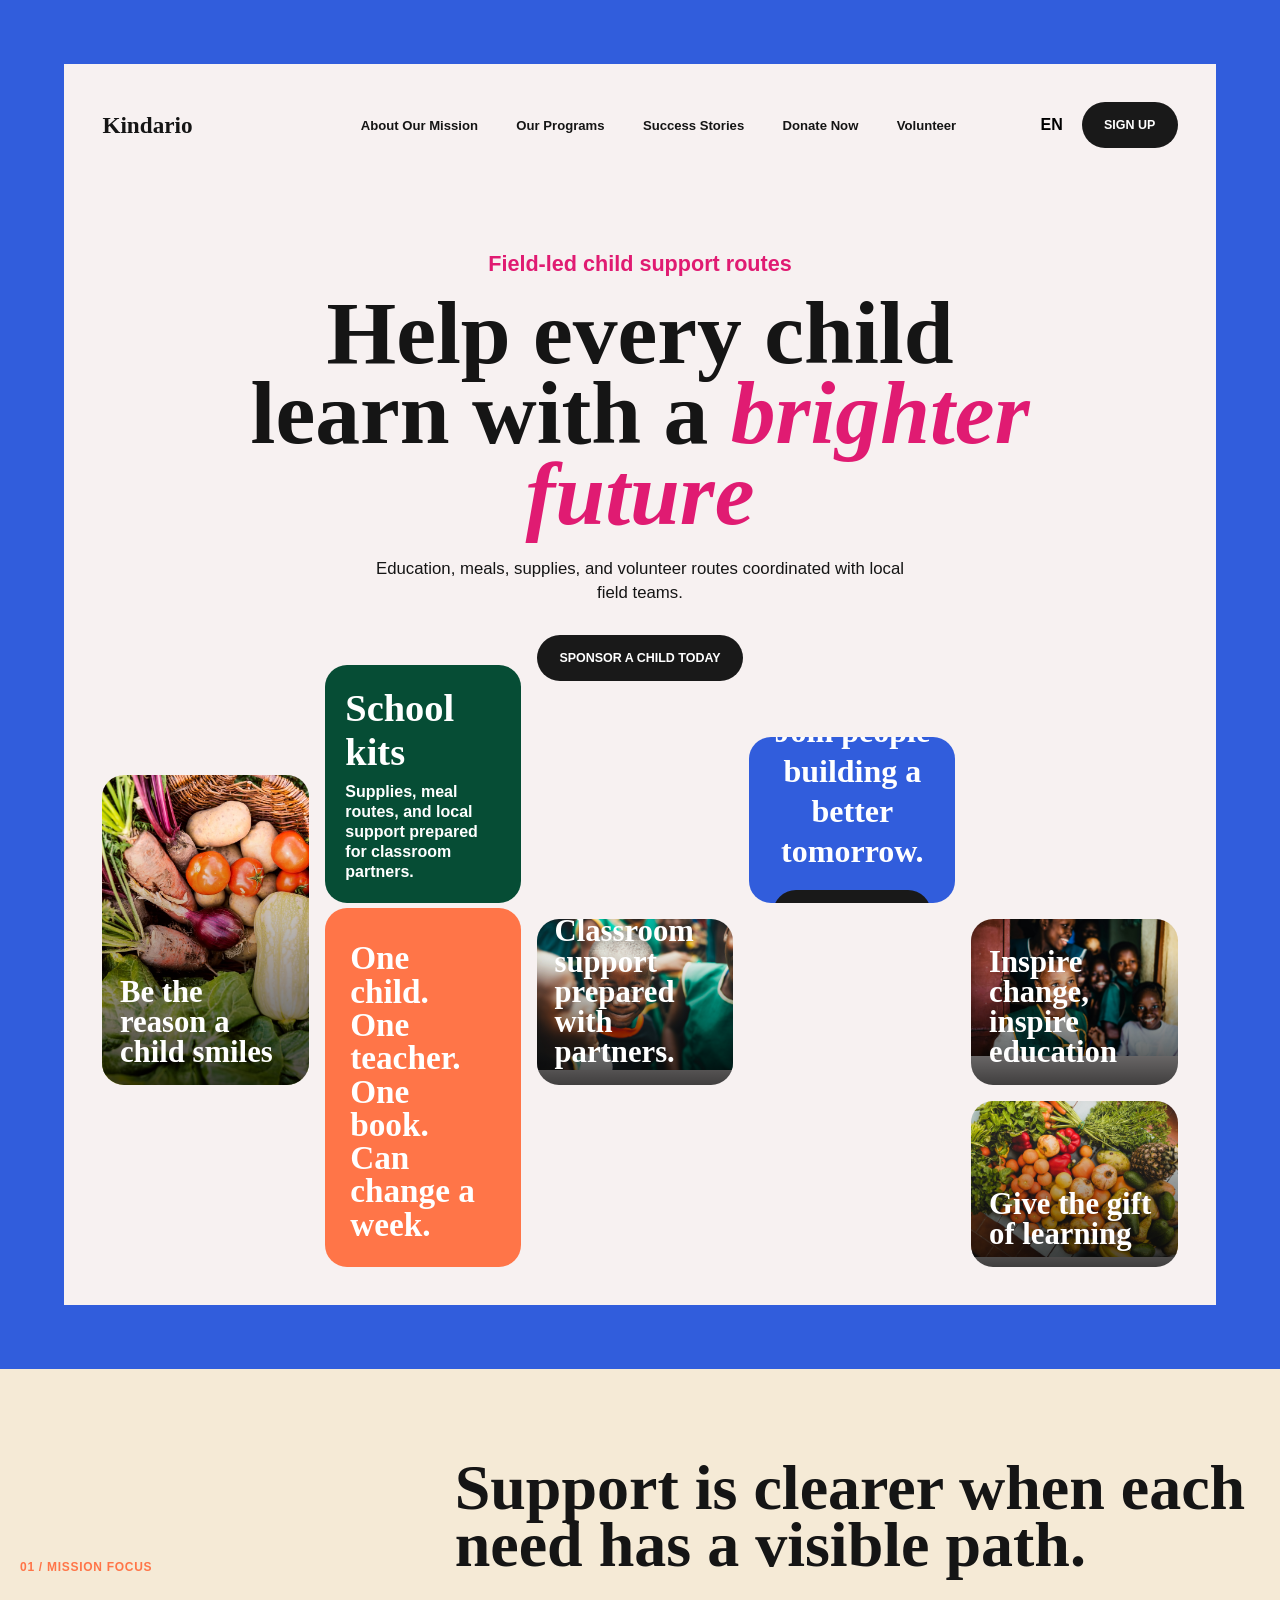
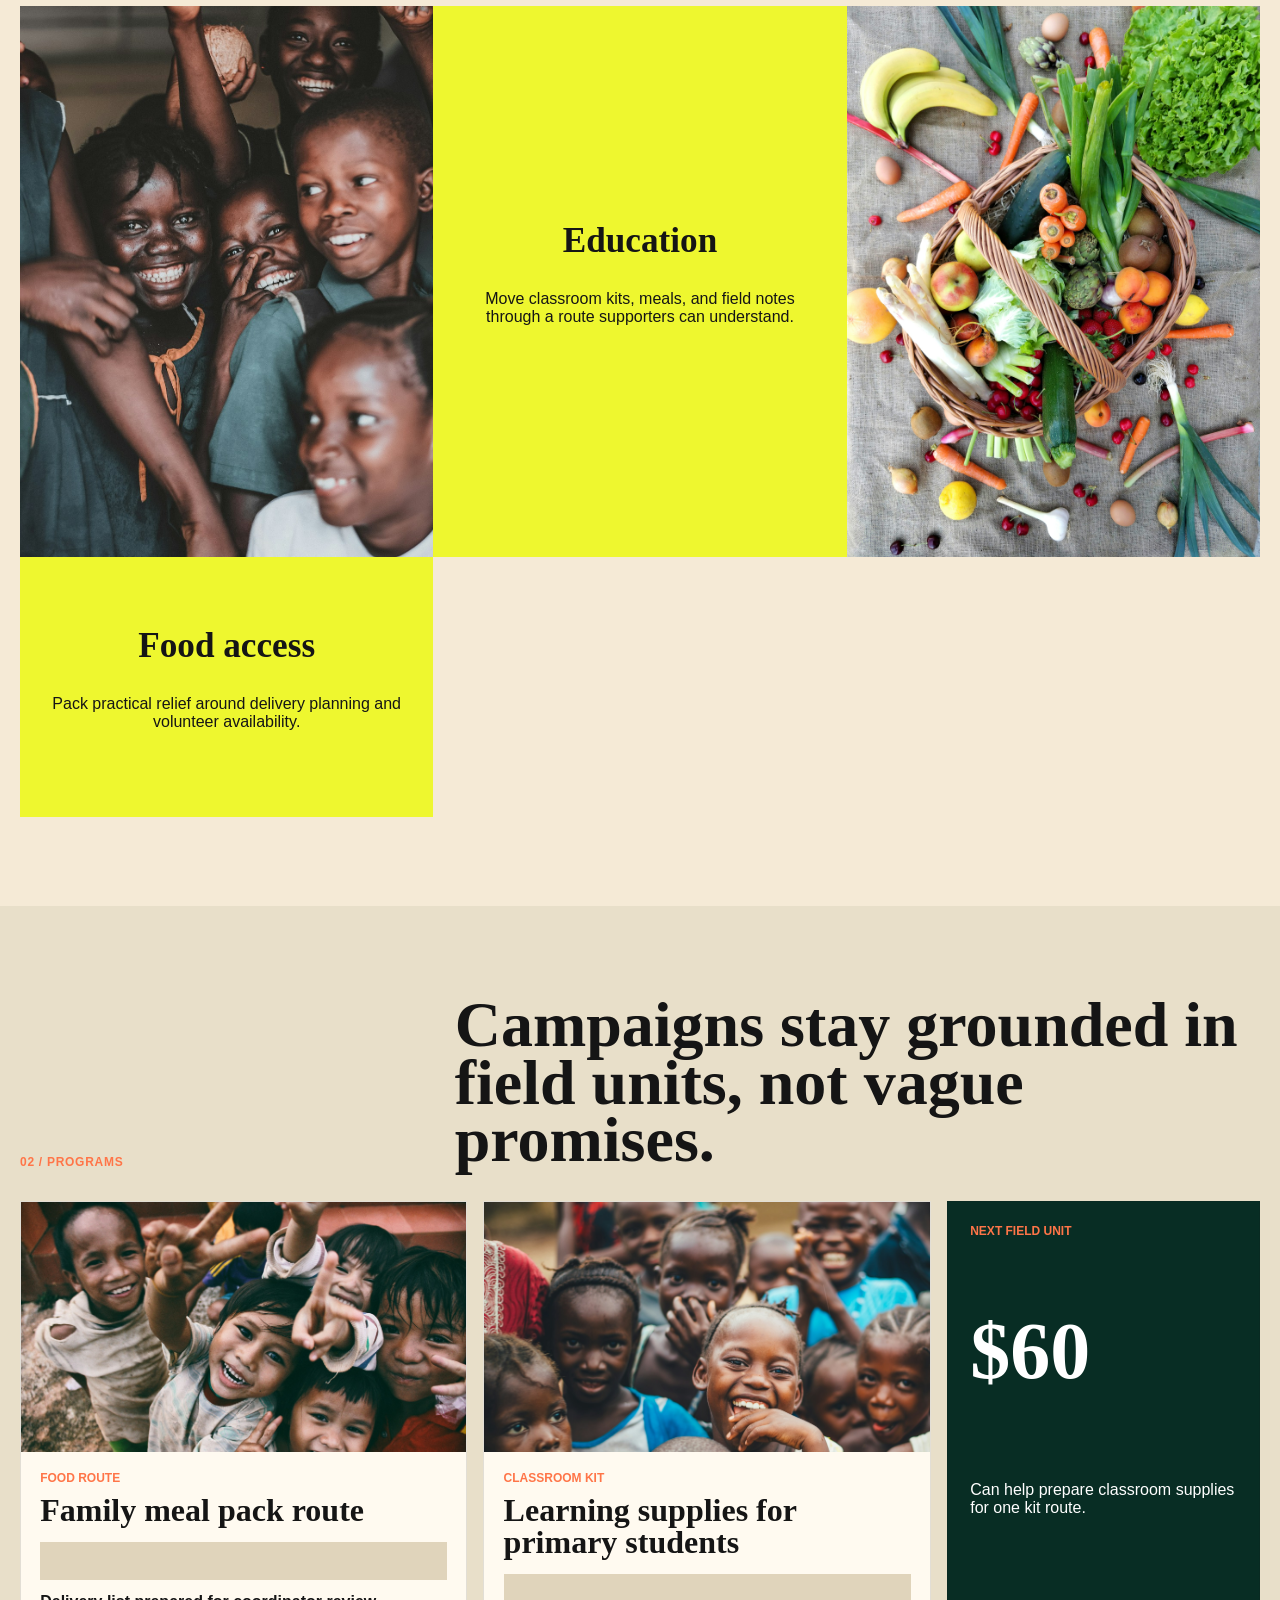
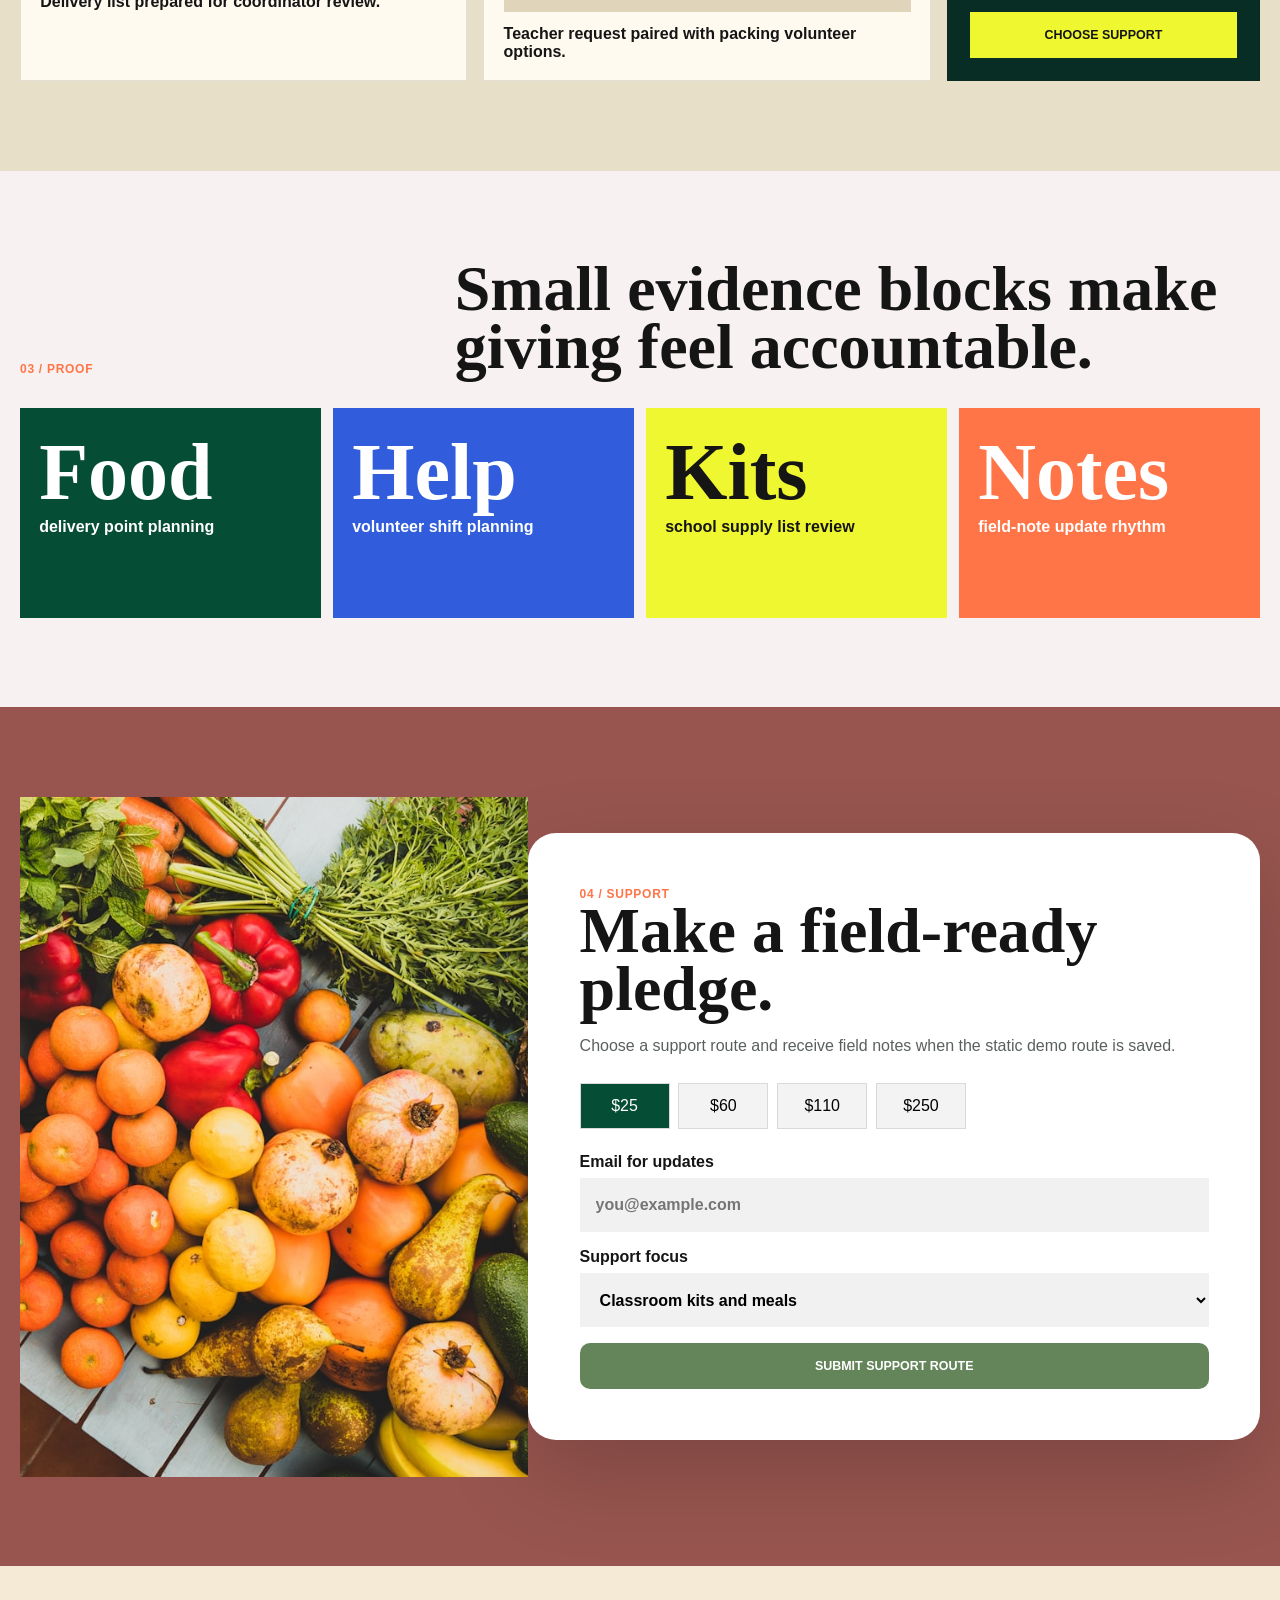
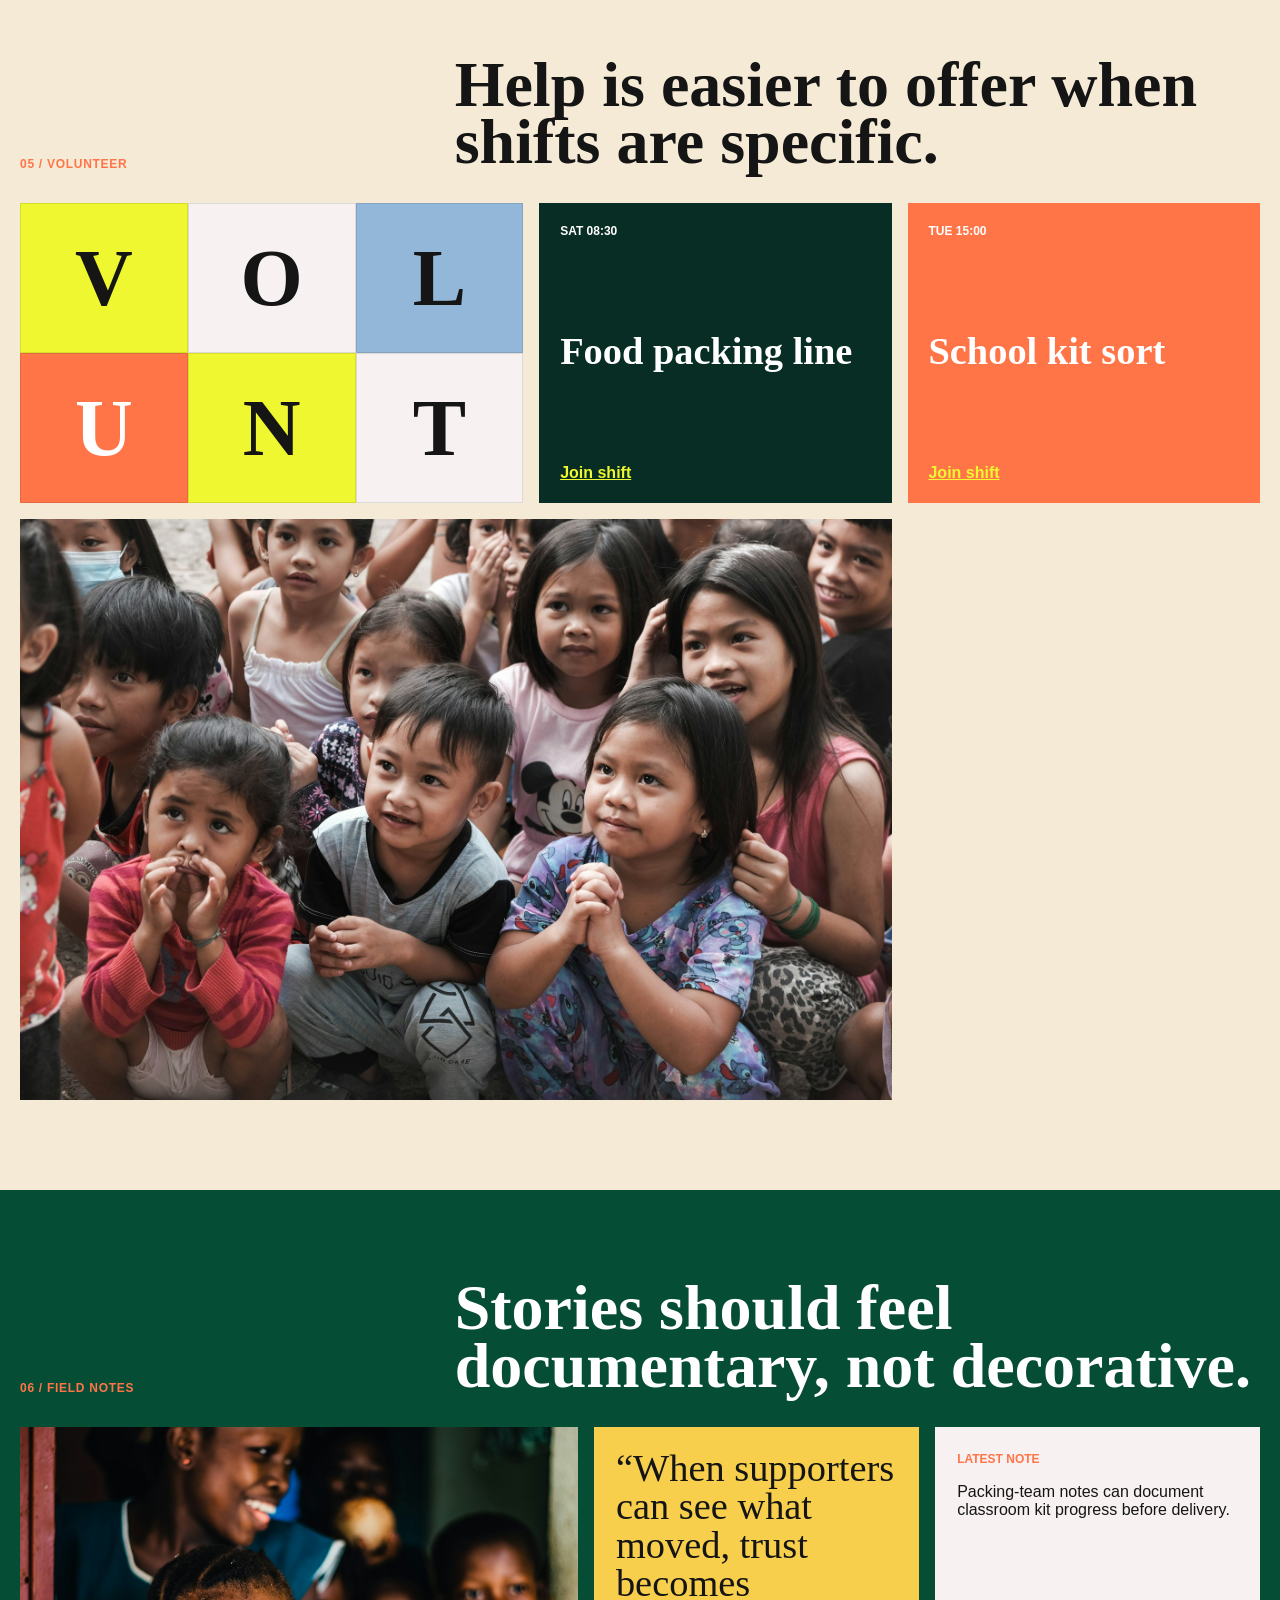
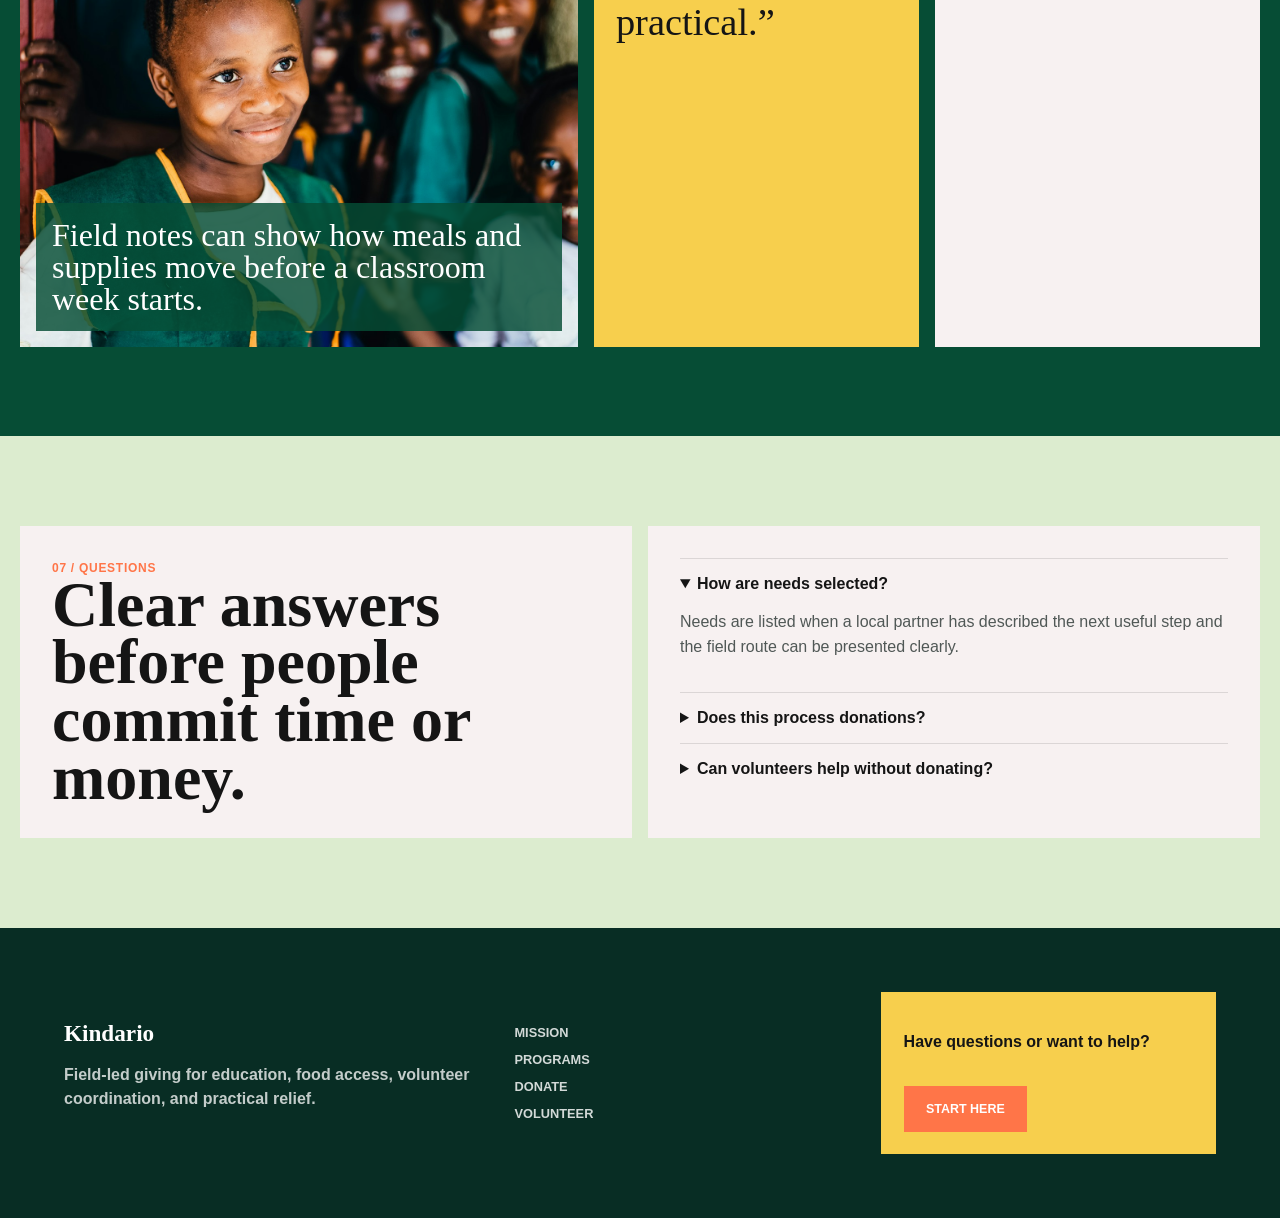
==== niched-alternative/template/index.html @ ffbfe790 "Build niched alternative Kindario template" ====
<!DOCTYPE html>
<html lang="en">
<head>
  <meta charset="UTF-8">
  <meta name="viewport" content="width=device-width, initial-scale=1.0">
  <title>Kindario | Education, Food, and Field-Led Support</title>
  <meta name="description" content="Kindario connects supporters with dignity-first field campaigns for children, education, food access, volunteer work, and practical relief.">
  <link rel="icon" href="assets/images/favicon.svg" type="image/svg+xml">
  <link rel="stylesheet" href="assets/css/style.css">
</head>
<body>
  <div class="page-shell">
    <header class="hero" id="top">
      <div class="hero-card">
        <nav class="top-nav" aria-label="Primary navigation">
          <a class="brand" href="#top">Kindario</a>
          <div class="nav-links">
            <a href="#mission">About Our Mission</a>
            <a href="#programs">Our Programs</a>
            <a href="#stories">Success Stories</a>
            <a href="#support">Donate Now</a>
            <a href="#volunteer">Volunteer</a>
          </div>
          <div class="nav-actions">
            <button type="button">EN</button>
            <a href="#support">Sign up</a>
          </div>
        </nav>

        <section class="hero-copy" aria-label="Kindario introduction">
          <p>Field-led child support routes</p>
          <h1>Help every child learn with a <em>brighter future</em></h1>
          <span>Education, meals, supplies, and volunteer routes coordinated with local field teams.</span>
          <a href="#support">Sponsor a child today</a>
        </section>

        <section class="hero-collage" aria-label="Kindario support highlights">
          <figure class="tile tile-photo tile-smile">
            <img src="assets/images/premium_photo-1663090106056-bbb60d2be552.jpg" alt="A child smiling during a Kindario education program">
            <figcaption>Be the reason a child smiles</figcaption>
          </figure>
          <article class="tile tile-stat">
            <strong>School kits</strong>
            <p>Supplies, meal routes, and local support prepared for classroom partners.</p>
          </article>
          <figure class="tile tile-photo tile-teacher">
            <img src="assets/images/annie-spratt-qMvcuYEPnO0-unsplash.jpg" alt="A teacher supporting children in a classroom">
            <figcaption><strong>Teacher route</strong> Classroom support prepared with partners.</figcaption>
          </figure>
          <article class="tile tile-blue">
            <p>Join people building a better tomorrow.</p>
            <a href="#volunteer">Join community</a>
          </article>
          <figure class="tile tile-photo tile-change">
            <img src="assets/images/annie-spratt-1uWRsg8NM4g-unsplash.jpg" alt="Children smiling together in a school support program">
            <figcaption>Inspire change, inspire education</figcaption>
          </figure>
          <article class="tile tile-orange">
            <p>One child.<br>One teacher.<br>One book.</p>
            <strong>Can change a week.</strong>
          </article>
          <figure class="tile tile-photo tile-learning">
            <img src="assets/images/photo-1573246123716-6b1782bfc499.jpg" alt="Fresh food prepared for a community route">
            <figcaption>Give the gift of learning</figcaption>
          </figure>
        </section>
      </div>
    </header>

    <main>
      <section class="mission-grid" id="mission" data-main-section="1">
        <div class="section-title">
          <span>01 / Mission Focus</span>
          <h2>Support is clearer when each need has a visible path.</h2>
        </div>
        <div class="focus-grid">
          <figure>
            <img src="assets/images/annie-spratt-V-XM4kkWpng-unsplash.jpg" alt="Children gathered for a local education activity">
          </figure>
          <article>
            <h3>Education</h3>
            <p>Move classroom kits, meals, and field notes through a route supporters can understand.</p>
          </article>
          <figure>
            <img src="assets/images/tom-paolini-nXKDqpmdx_8-unsplash.jpg" alt="Fresh food basket prepared for community support">
          </figure>
          <article>
            <h3>Food access</h3>
            <p>Pack practical relief around delivery planning and volunteer availability.</p>
          </article>
        </div>
      </section>

      <section class="program-ledger" id="programs" data-main-section="2">
        <div class="section-title">
          <span>02 / Programs</span>
          <h2>Campaigns stay grounded in field units, not vague promises.</h2>
        </div>
        <div class="program-layout">
          <article class="program-card">
            <img src="assets/images/larm-rmah-AEaTUnvneik-unsplash.jpg" alt="Volunteers organizing food supplies">
            <div>
              <p>Food route</p>
              <h3>Family meal pack route</h3>
              <div class="progress"><span style="width:72%"></span></div>
              <strong>Delivery list prepared for coordinator review.</strong>
            </div>
          </article>
          <article class="program-card">
            <img src="assets/images/annie-spratt-cVEOh_JJmEE-unsplash.jpg" alt="Children in a classroom support program">
            <div>
              <p>Classroom kit</p>
              <h3>Learning supplies for primary students</h3>
              <div class="progress"><span style="width:54%"></span></div>
              <strong>Teacher request paired with packing volunteer options.</strong>
            </div>
          </article>
          <aside class="program-action">
            <span>Next field unit</span>
            <strong>$60</strong>
            <p>Can help prepare classroom supplies for one kit route.</p>
            <a href="#support">Choose support</a>
          </aside>
        </div>
      </section>

      <section class="impact-strip" id="impact" data-main-section="3">
        <div class="section-title">
          <span>03 / Proof</span>
          <h2>Small evidence blocks make giving feel accountable.</h2>
        </div>
        <div class="impact-cards">
          <article><strong>Food</strong><span>delivery point planning</span></article>
          <article><strong>Help</strong><span>volunteer shift planning</span></article>
          <article><strong>Kits</strong><span>school supply list review</span></article>
          <article><strong>Notes</strong><span>field-note update rhythm</span></article>
        </div>
      </section>

      <section class="support-panel" id="support" data-main-section="4">
        <figure>
          <img src="assets/images/photo-1573246123716-6b1782bfc499.jpg" alt="Food prepared for a community donation route">
        </figure>
        <form class="donation-form">
          <span>04 / Support</span>
          <h2>Make a field-ready pledge.</h2>
          <p>Choose a support route and receive field notes when the static demo route is saved.</p>
          <div class="amount-row">
            <button type="button" class="is-selected">$25</button>
            <button type="button">$60</button>
            <button type="button">$110</button>
            <button type="button">$250</button>
          </div>
          <label>
            Email for updates
            <input type="email" placeholder="you@example.com">
          </label>
          <label>
            Support focus
            <select>
              <option>Classroom kits and meals</option>
              <option>Food route support</option>
              <option>Volunteer packing supplies</option>
            </select>
          </label>
          <button class="submit-support" type="submit">Submit support route</button>
        </form>
      </section>

      <section class="volunteer-board" id="volunteer" data-main-section="5">
        <div class="section-title">
          <span>05 / Volunteer</span>
          <h2>Help is easier to offer when shifts are specific.</h2>
        </div>
        <div class="volunteer-grid">
          <article class="letter-board" aria-label="Volunteer">
            <span>V</span><span>O</span><span>L</span><span>U</span><span>N</span><span>T</span>
          </article>
          <article class="shift yellow"><p>Sat 08:30</p><h3>Food packing line</h3><a href="#support">Join shift</a></article>
          <article class="shift orange"><p>Tue 15:00</p><h3>School kit sort</h3><a href="#support">Join shift</a></article>
          <figure><img src="assets/images/delsie-bohol-IVfORR3ZqH4-unsplash.jpg" alt="Volunteer support activity"></figure>
        </div>
      </section>

      <section class="story-mosaic" id="stories" data-main-section="6">
        <div class="section-title">
          <span>06 / Field Notes</span>
          <h2>Stories should feel documentary, not decorative.</h2>
        </div>
        <div class="story-layout">
          <figure>
            <img src="assets/images/annie-spratt-1uWRsg8NM4g-unsplash.jpg" alt="Children smiling during a school activity">
            <figcaption>Field notes can show how meals and supplies move before a classroom week starts.</figcaption>
          </figure>
          <blockquote>“When supporters can see what moved, trust becomes practical.”</blockquote>
          <article>
            <span>Latest note</span>
            <p>Packing-team notes can document classroom kit progress before delivery.</p>
          </article>
        </div>
      </section>

      <section class="questions" id="questions" data-main-section="7">
        <div>
          <span>07 / Questions</span>
          <h2>Clear answers before people commit time or money.</h2>
        </div>
        <div class="faq-list">
          <details open><summary>How are needs selected?</summary><p>Needs are listed when a local partner has described the next useful step and the field route can be presented clearly.</p></details>
          <details><summary>Does this process donations?</summary><p>No. This is a static front page demo with honest form interactions only.</p></details>
          <details><summary>Can volunteers help without donating?</summary><p>Yes. Volunteer routes are presented as practical shifts instead of financial asks.</p></details>
        </div>
      </section>
    </main>

    <footer class="site-footer">
      <div class="footer-card">
        <div>
          <a class="footer-brand" href="#top">Kindario</a>
          <p>Field-led giving for education, food access, volunteer coordination, and practical relief.</p>
        </div>
        <nav aria-label="Footer navigation">
          <a href="#mission">Mission</a>
          <a href="#programs">Programs</a>
          <a href="#support">Donate</a>
          <a href="#volunteer">Volunteer</a>
        </nav>
        <aside>
          <p>Have questions or want to help?</p>
          <a href="#support">Start here</a>
        </aside>
      </div>
    </footer>
  </div>
  <script src="assets/js/main.js"></script>
</body>
</html>
---- niched-alternative/template/assets/css/style.css ----
:root {
  --blue: #315ddc;
  --paper: #f7f1f1;
  --ink: #151515;
  --green: #064d35;
  --deep: #082d24;
  --lime: #eef72f;
  --orange: #ff7548;
  --pink: #e01b72;
  --cream: #f5ead6;
  --rose: #98554f;
  --line: rgba(21, 21, 21, 0.12);
  --serif: Georgia, "Times New Roman", serif;
  --sans: Arial, Helvetica, sans-serif;
}

* {
  box-sizing: border-box;
}

html {
  scroll-behavior: smooth;
}

body {
  margin: 0;
  color: var(--ink);
  background: var(--cream);
  font-family: var(--sans);
}

img {
  display: block;
  width: 100%;
  height: 100%;
  object-fit: cover;
}

a {
  color: inherit;
  text-decoration: none;
}

button,
input,
select {
  font: inherit;
}

.hero {
  padding: clamp(2rem, 5vw, 4.6rem);
  background: var(--blue);
}

.hero-card {
  max-width: 1320px;
  margin: 0 auto;
  background: var(--paper);
  padding: clamp(1.4rem, 3vw, 2.5rem);
}

.top-nav {
  display: grid;
  grid-template-columns: 180px 1fr auto;
  gap: 1rem;
  align-items: center;
}

.brand,
.footer-brand {
  font-family: var(--serif);
  font-size: 1.45rem;
  font-weight: 900;
}

.nav-links {
  display: flex;
  justify-content: center;
  gap: clamp(1rem, 3vw, 2.6rem);
  font-size: 0.82rem;
  font-weight: 800;
}

.nav-actions {
  display: flex;
  gap: 0.8rem;
  align-items: center;
}

.nav-actions button {
  border: 0;
  background: transparent;
  font-weight: 900;
}

.nav-actions a,
.hero-copy a,
.tile-blue a,
.program-action a,
.submit-support,
.footer-card aside a {
  display: inline-flex;
  min-height: 46px;
  align-items: center;
  justify-content: center;
  border: 0;
  border-radius: 999px;
  background: #191919;
  color: #fff;
  padding: 0 1.4rem;
  font-size: 0.78rem;
  font-weight: 900;
  text-transform: uppercase;
}

.hero-copy {
  max-width: 840px;
  margin: clamp(4rem, 8vw, 6.6rem) auto 2rem;
  text-align: center;
}

.hero-copy p {
  margin: 0 0 1rem;
  color: var(--pink);
  font-size: clamp(1rem, 2vw, 1.35rem);
  font-weight: 900;
}

.hero-copy h1 {
  margin: 0;
  font-family: var(--serif);
  font-size: clamp(3.6rem, 7vw, 6.8rem);
  line-height: 0.9;
}

.hero-copy h1 em {
  color: var(--pink);
  font-style: italic;
}

.hero-copy span {
  display: block;
  max-width: 540px;
  margin: 1.4rem auto 1.8rem;
  font-size: 1.05rem;
  line-height: 1.45;
}

.hero-collage {
  display: grid;
  grid-template-columns: 1.05fr 1fr 1fr 1.05fr 1.05fr;
  grid-auto-rows: 166px;
  gap: 1rem;
  align-items: end;
  padding-top: 1.5rem;
}

.tile {
  position: relative;
  min-height: 166px;
  overflow: hidden;
  border-radius: 22px;
  margin: 0;
}

.tile-photo::after {
  content: "";
  position: absolute;
  inset: 0;
  background: linear-gradient(180deg, transparent 20%, rgba(0, 0, 0, 0.74));
}

.tile figcaption {
  position: absolute;
  z-index: 1;
  left: 1.1rem;
  right: 1.1rem;
  bottom: 1.1rem;
  color: #fff;
  font-family: var(--serif);
  font-size: clamp(1.5rem, 2.4vw, 2.5rem);
  font-weight: 900;
  line-height: 0.98;
}

.tile-smile {
  grid-row: span 2;
}

.tile-stat {
  align-self: end;
  padding: 1.3rem;
  background: var(--green);
  color: #fff;
}

.tile-stat strong {
  font-family: var(--serif);
  font-size: 2.4rem;
}

.tile-stat p,
.tile-blue p,
.tile-orange p {
  margin: 0.5rem 0 0;
  font-weight: 800;
  line-height: 1.25;
}

.tile-teacher,
.tile-change {
  grid-row: span 2;
}

.tile-blue {
  display: flex;
  flex-direction: column;
  justify-content: center;
  align-self: stretch;
  padding: 1.5rem;
  background: var(--blue);
  color: #fff;
  text-align: center;
}

.tile-blue p {
  font-family: var(--serif);
  font-size: clamp(1.6rem, 2.5vw, 2.5rem);
}

.tile-blue a {
  width: 100%;
  margin-top: 1.2rem;
}

.tile-orange {
  display: flex;
  flex-direction: column;
  justify-content: space-between;
  grid-row: span 2;
  padding: 1.6rem;
  background: var(--orange);
  color: #fff;
}

.tile-orange p,
.tile-orange strong {
  font-family: var(--serif);
  font-size: clamp(1.7rem, 2.6vw, 2.8rem);
  line-height: 1;
}

.tile-learning {
  grid-column: 5;
}

main > section {
  padding: clamp(4rem, 7vw, 7rem) max(1.2rem, calc((100vw - 1240px) / 2));
}

.section-title {
  display: grid;
  grid-template-columns: minmax(200px, 0.5fr) minmax(0, 1fr);
  gap: 2rem;
  align-items: end;
  margin-bottom: 2rem;
}

.section-title span,
.support-panel form > span,
.questions span {
  color: var(--orange);
  font-size: 0.75rem;
  font-weight: 900;
  letter-spacing: 0.06em;
  text-transform: uppercase;
}

.section-title h2,
.donation-form h2,
.questions h2 {
  margin: 0;
  font-family: var(--serif);
  font-size: clamp(2.7rem, 5vw, 5.7rem);
  line-height: 0.9;
}

.focus-grid {
  display: grid;
  grid-template-columns: repeat(3, 1fr);
  grid-auto-rows: minmax(260px, auto);
}

.focus-grid figure,
.focus-grid article {
  margin: 0;
  min-height: 260px;
}

.focus-grid article {
  display: flex;
  flex-direction: column;
  justify-content: center;
  padding: 2rem;
  background: var(--lime);
  text-align: center;
}

.focus-grid h3 {
  margin: 0 0 0.8rem;
  font-family: var(--serif);
  font-size: 2.2rem;
}

.program-ledger {
  background: #e8dfc9;
}

.program-layout {
  display: grid;
  grid-template-columns: 1fr 1fr 0.7fr;
  gap: 1rem;
}

.program-card,
.program-action {
  background: #fffaf0;
  border: 1px solid var(--line);
}

.program-card img {
  height: 250px;
}

.program-card div {
  padding: 1.2rem;
}

.program-card p,
.program-action span {
  margin: 0;
  color: var(--orange);
  font-size: 0.75rem;
  font-weight: 900;
  text-transform: uppercase;
}

.program-card h3 {
  margin: 0.55rem 0 1rem;
  font-family: var(--serif);
  font-size: 2rem;
  line-height: 1;
}

.progress {
  height: 10px;
  margin-bottom: 0.8rem;
  background: #e0d4bb;
}

.progress span {
  display: block;
  height: 100%;
  background: var(--green);
}

.program-action {
  display: flex;
  flex-direction: column;
  justify-content: space-between;
  padding: 1.4rem;
  background: var(--deep);
  color: #fff;
}

.program-action strong {
  font-family: var(--serif);
  font-size: 5rem;
  line-height: 0.85;
}

.program-action a {
  background: var(--lime);
  color: var(--ink);
  border-radius: 0;
}

.impact-strip {
  background: var(--paper);
}

.impact-cards {
  display: grid;
  grid-template-columns: repeat(4, 1fr);
  gap: 0.75rem;
}

.impact-cards article {
  min-height: 210px;
  padding: 1.2rem;
  background: var(--green);
  color: #fff;
}

.impact-cards article:nth-child(2) {
  background: var(--blue);
}

.impact-cards article:nth-child(3) {
  background: var(--lime);
  color: var(--ink);
}

.impact-cards article:nth-child(4) {
  background: var(--orange);
}

.impact-cards strong {
  display: block;
  font-family: var(--serif);
  font-size: 5rem;
}

.impact-cards span {
  font-weight: 900;
}

.support-panel {
  display: grid;
  grid-template-columns: minmax(320px, 0.82fr) minmax(0, 1.18fr);
  gap: 0;
  background: var(--rose);
}

.support-panel figure {
  margin: 0;
  min-height: 680px;
}

.donation-form {
  align-self: center;
  margin: 0;
  padding: clamp(1.4rem, 4vw, 3.4rem);
  background: #fff;
  border-radius: 28px;
  box-shadow: 0 32px 90px rgba(0, 0, 0, 0.18);
}

.donation-form p {
  max-width: 620px;
  color: #59605f;
  line-height: 1.6;
}

.amount-row {
  display: flex;
  flex-wrap: wrap;
  gap: 0.55rem;
  margin: 1.5rem 0;
}

.amount-row button {
  min-width: 90px;
  min-height: 46px;
  border: 1px solid #d9d9d9;
  background: #f3f3f3;
  cursor: pointer;
}

.amount-row .is-selected {
  background: var(--green);
  color: #fff;
}

.donation-form label {
  display: grid;
  gap: 0.45rem;
  margin-bottom: 1rem;
  font-weight: 800;
}

.donation-form input,
.donation-form select {
  min-height: 54px;
  border: 0;
  background: #f1f1f1;
  padding: 0 1rem;
}

.submit-support {
  width: 100%;
  border-radius: 10px;
  background: #64845a;
}

.volunteer-grid {
  display: grid;
  grid-template-columns: minmax(280px, 1fr) minmax(220px, 0.7fr) minmax(220px, 0.7fr);
  gap: 1rem;
}

.letter-board {
  display: grid;
  grid-template-columns: repeat(3, 1fr);
}

.letter-board span {
  display: grid;
  min-height: 150px;
  place-items: center;
  background: var(--lime);
  border: 1px solid rgba(0, 0, 0, 0.1);
  font-family: var(--serif);
  font-size: 5rem;
  font-weight: 900;
}

.letter-board span:nth-child(2),
.letter-board span:nth-child(6) {
  background: var(--paper);
}

.letter-board span:nth-child(3) {
  background: #93b7d8;
}

.letter-board span:nth-child(4) {
  background: var(--orange);
  color: #fff;
}

.shift {
  display: flex;
  flex-direction: column;
  justify-content: space-between;
  min-height: 300px;
  padding: 1.3rem;
}

.shift.yellow {
  background: var(--deep);
  color: #fff;
}

.shift.orange {
  background: var(--orange);
  color: #fff;
}

.shift p {
  margin: 0;
  font-size: 0.75rem;
  font-weight: 900;
  text-transform: uppercase;
}

.shift h3 {
  margin: 0;
  font-family: var(--serif);
  font-size: 2.4rem;
  line-height: 1;
}

.shift a {
  color: var(--lime);
  font-weight: 900;
  text-decoration: underline;
}

.volunteer-grid figure {
  grid-column: span 2;
  min-height: 360px;
  margin: 0;
}

.story-mosaic {
  background: var(--green);
  color: #fff;
}

.story-layout {
  display: grid;
  grid-template-columns: 1.2fr 0.7fr 0.7fr;
  gap: 1rem;
}

.story-layout figure {
  position: relative;
  min-height: 520px;
  margin: 0;
}

.story-layout figcaption {
  position: absolute;
  left: 1rem;
  right: 1rem;
  bottom: 1rem;
  padding: 1rem;
  background: rgba(6, 77, 53, 0.82);
  font-family: var(--serif);
  font-size: 2rem;
  line-height: 1;
}

.story-layout blockquote {
  margin: 0;
  padding: 1.4rem;
  background: #f7cf4d;
  color: var(--ink);
  font-family: var(--serif);
  font-size: 2.4rem;
  line-height: 1;
}

.story-layout article {
  padding: 1.4rem;
  background: var(--paper);
  color: var(--ink);
}

.story-layout article span {
  color: var(--orange);
  font-size: 0.75rem;
  font-weight: 900;
  text-transform: uppercase;
}

.questions {
  display: grid;
  grid-template-columns: 1fr 1fr;
  gap: 1rem;
  background: #dceccf;
}

.questions > div {
  padding: 2rem;
  background: var(--paper);
}

.faq-list details {
  padding: 1rem 0;
  border-top: 1px solid var(--line);
}

.faq-list summary {
  cursor: pointer;
  font-weight: 900;
}

.faq-list p {
  color: #505856;
  line-height: 1.6;
}

.site-footer {
  padding: clamp(2rem, 5vw, 4rem);
  background: var(--deep);
  color: #fff;
}

.footer-card {
  display: grid;
  grid-template-columns: minmax(260px, 1fr) minmax(260px, 0.8fr) minmax(260px, 0.8fr);
  gap: 2rem;
  max-width: 1240px;
  margin: 0 auto;
  align-items: center;
}

.footer-card p {
  color: rgba(255, 255, 255, 0.76);
  font-weight: 700;
  line-height: 1.5;
}

.footer-card nav {
  display: grid;
  gap: 0.75rem;
}

.footer-card nav a {
  color: rgba(255, 255, 255, 0.82);
  font-size: 0.8rem;
  font-weight: 900;
  text-transform: uppercase;
}

.footer-card aside {
  padding: 1.4rem;
  background: #f7cf4d;
  color: var(--ink);
}

.footer-card aside p {
  color: var(--ink);
  font-weight: 900;
}

.footer-card aside a {
  margin-top: 1rem;
  border-radius: 0;
  background: var(--orange);
}

@media (max-width: 1040px) {
  .top-nav,
  .program-layout,
  .support-panel,
  .story-layout,
  .questions,
  .footer-card {
    grid-template-columns: 1fr;
  }

  .nav-links {
    justify-content: start;
    flex-wrap: wrap;
  }

  .hero-collage,
  .focus-grid,
  .volunteer-grid {
    grid-template-columns: repeat(2, 1fr);
  }

  .tile-learning,
  .volunteer-grid figure {
    grid-column: auto;
  }

  .impact-cards {
    grid-template-columns: repeat(2, 1fr);
  }
}

@media (max-width: 640px) {
  .hero {
    padding: 0.8rem;
  }

  .hero-card {
    padding: 1rem;
  }

  .hero-collage,
  .focus-grid,
  .impact-cards,
  .volunteer-grid {
    grid-template-columns: 1fr;
  }

  .tile-smile,
  .tile-teacher,
  .tile-change,
  .tile-orange {
    grid-row: auto;
  }

  .section-title {
    grid-template-columns: 1fr;
  }

  main > section {
    padding-inline: 1rem;
  }
}
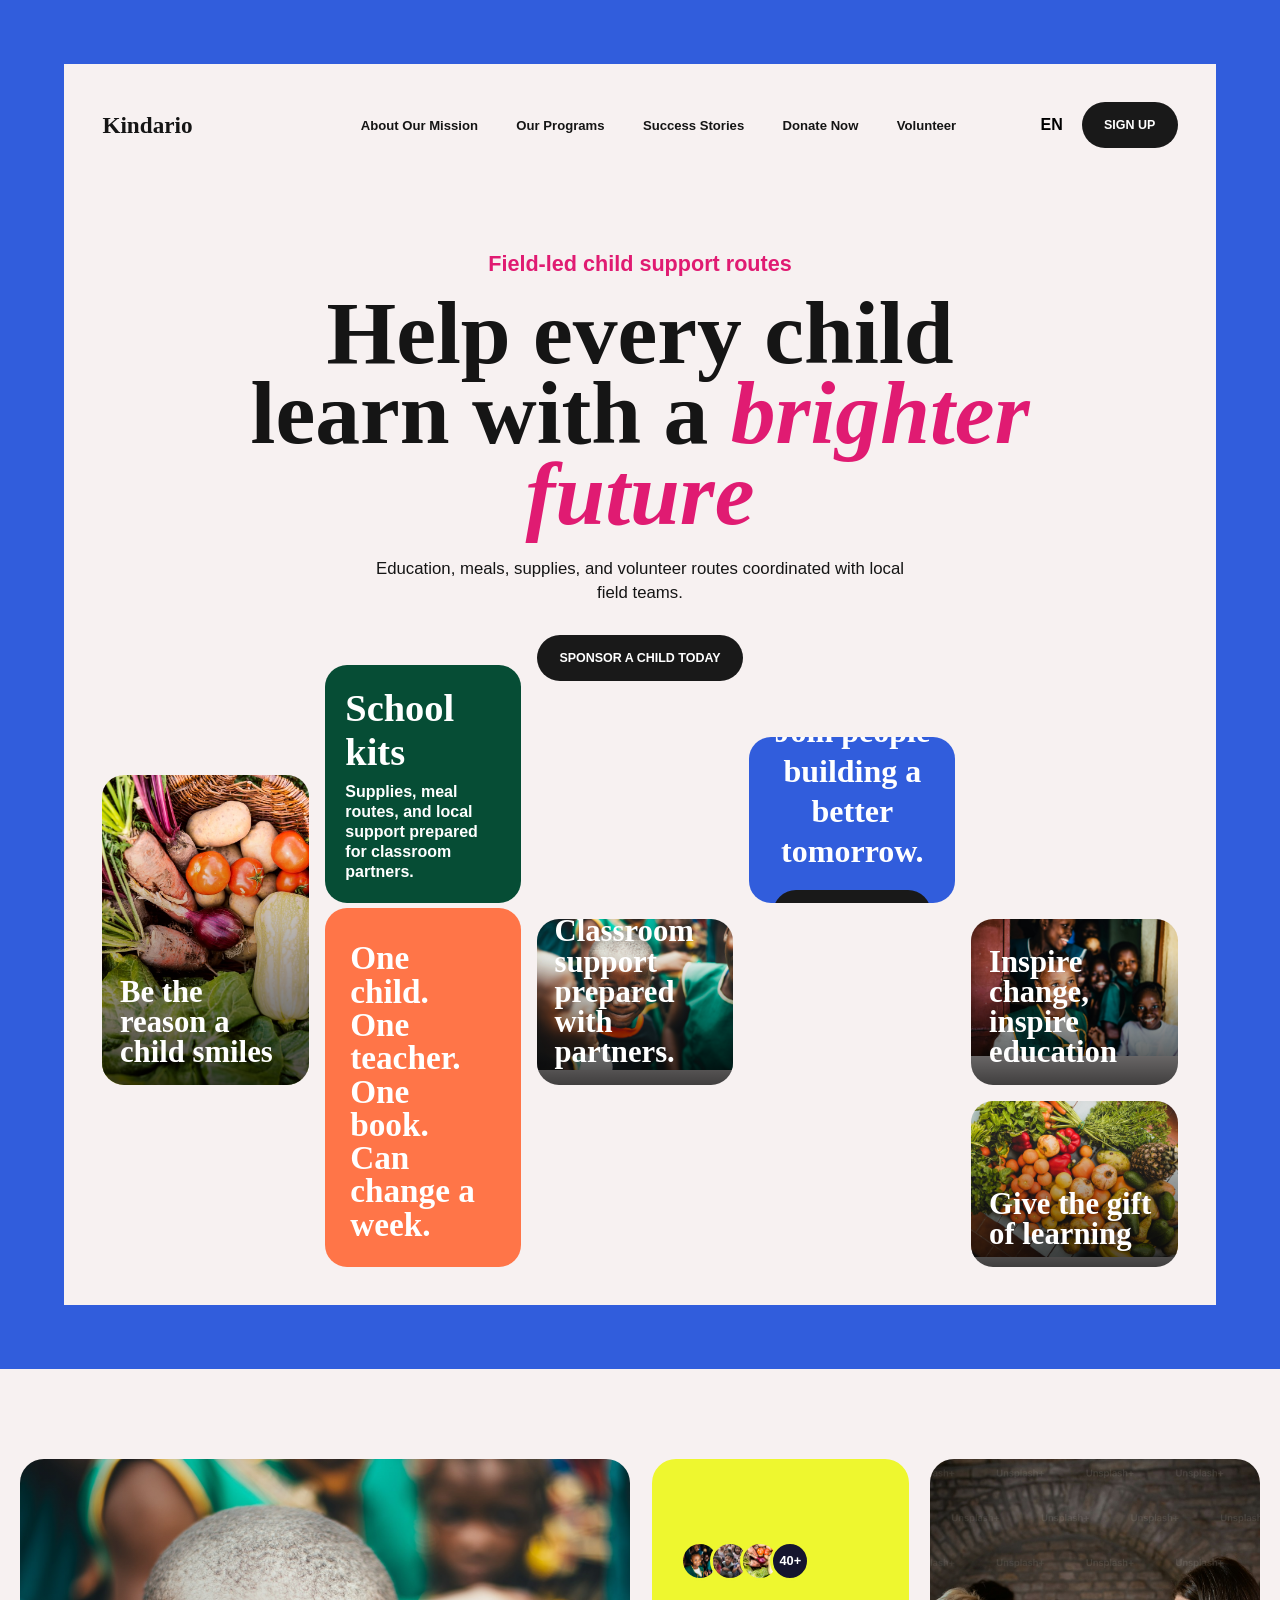
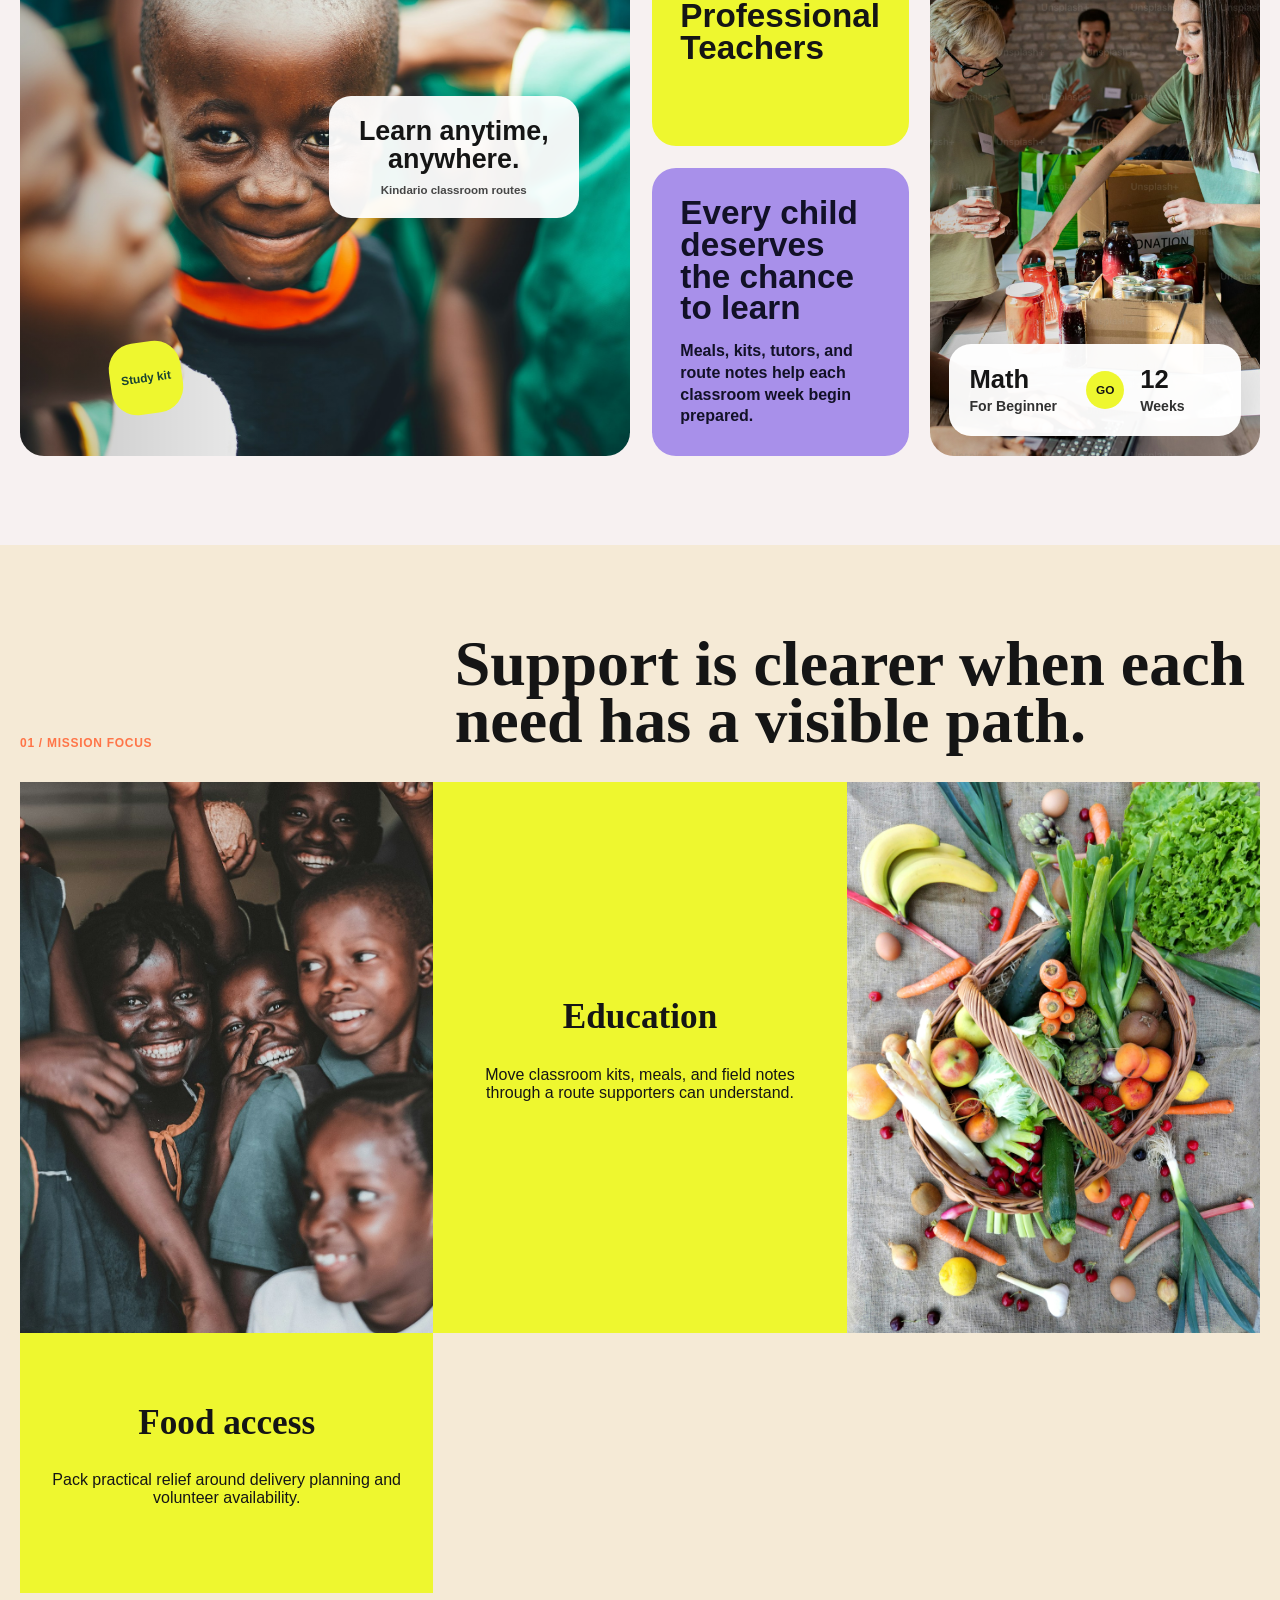
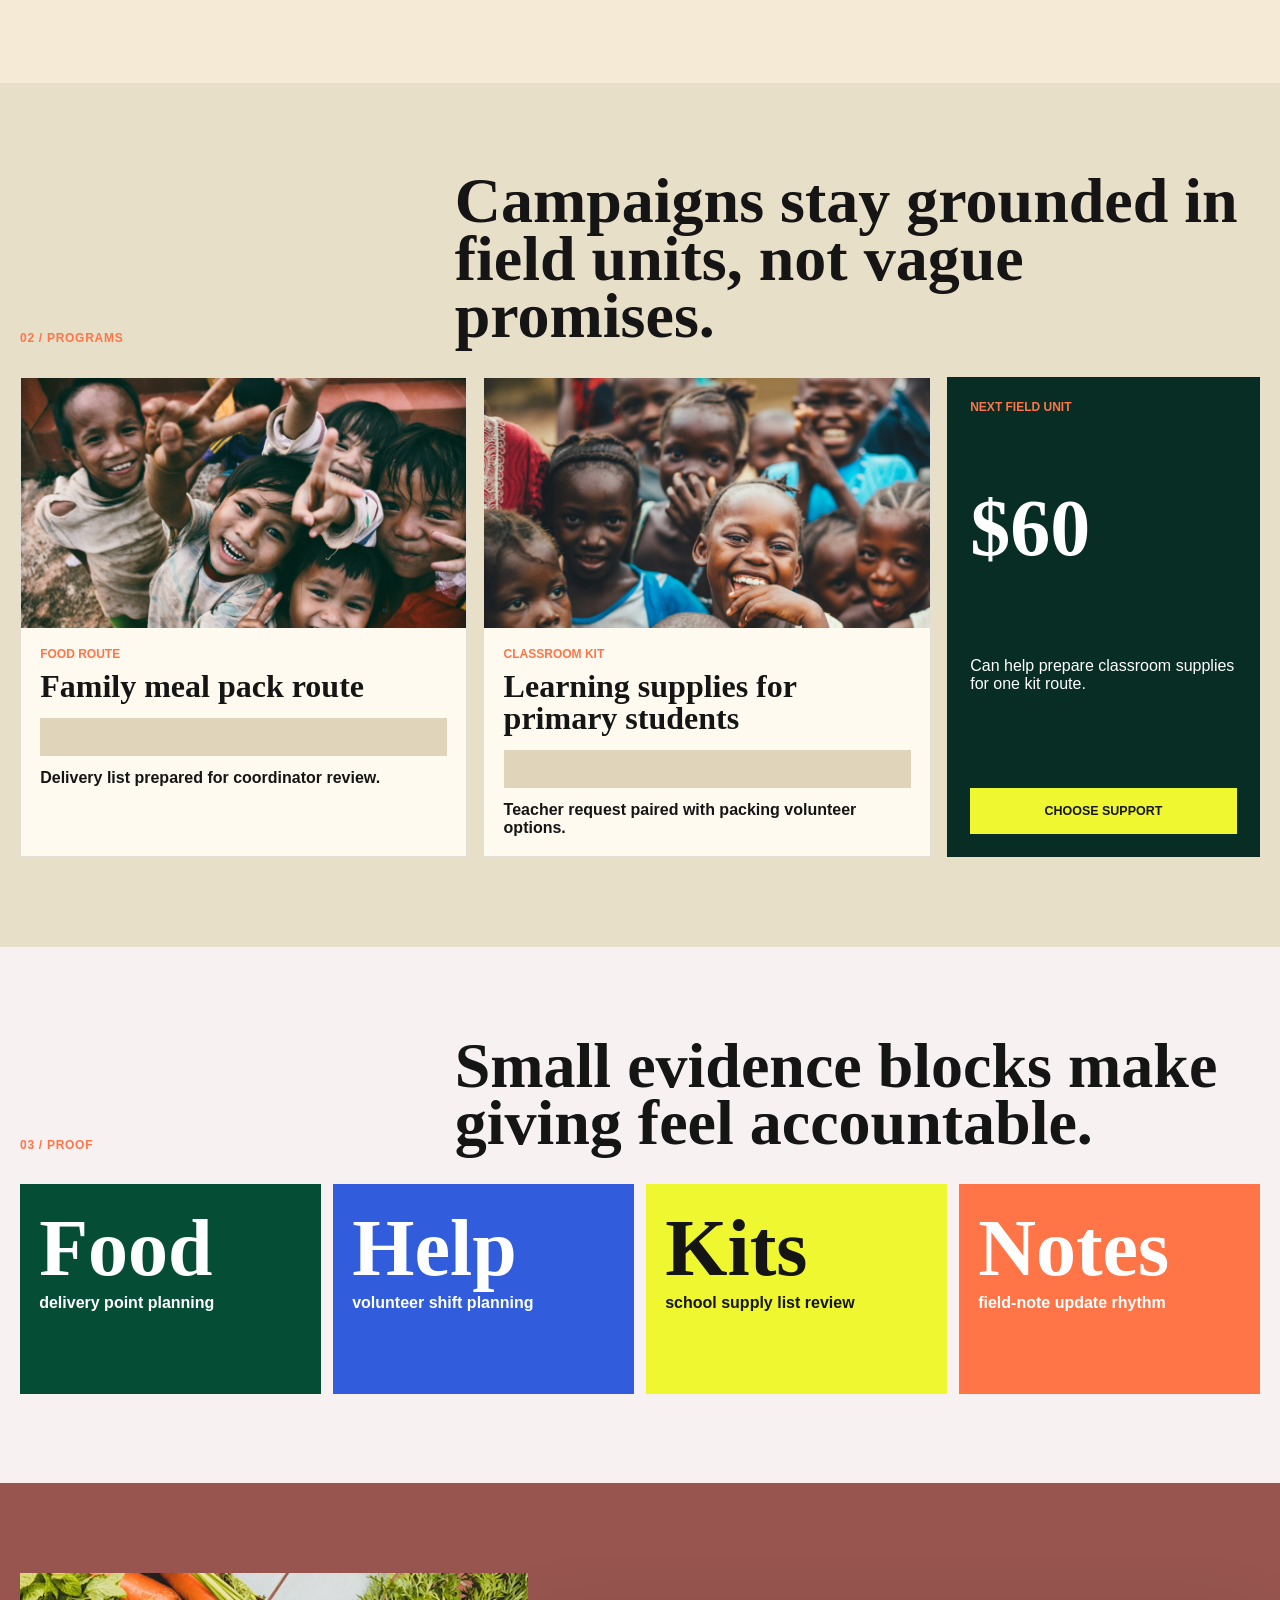
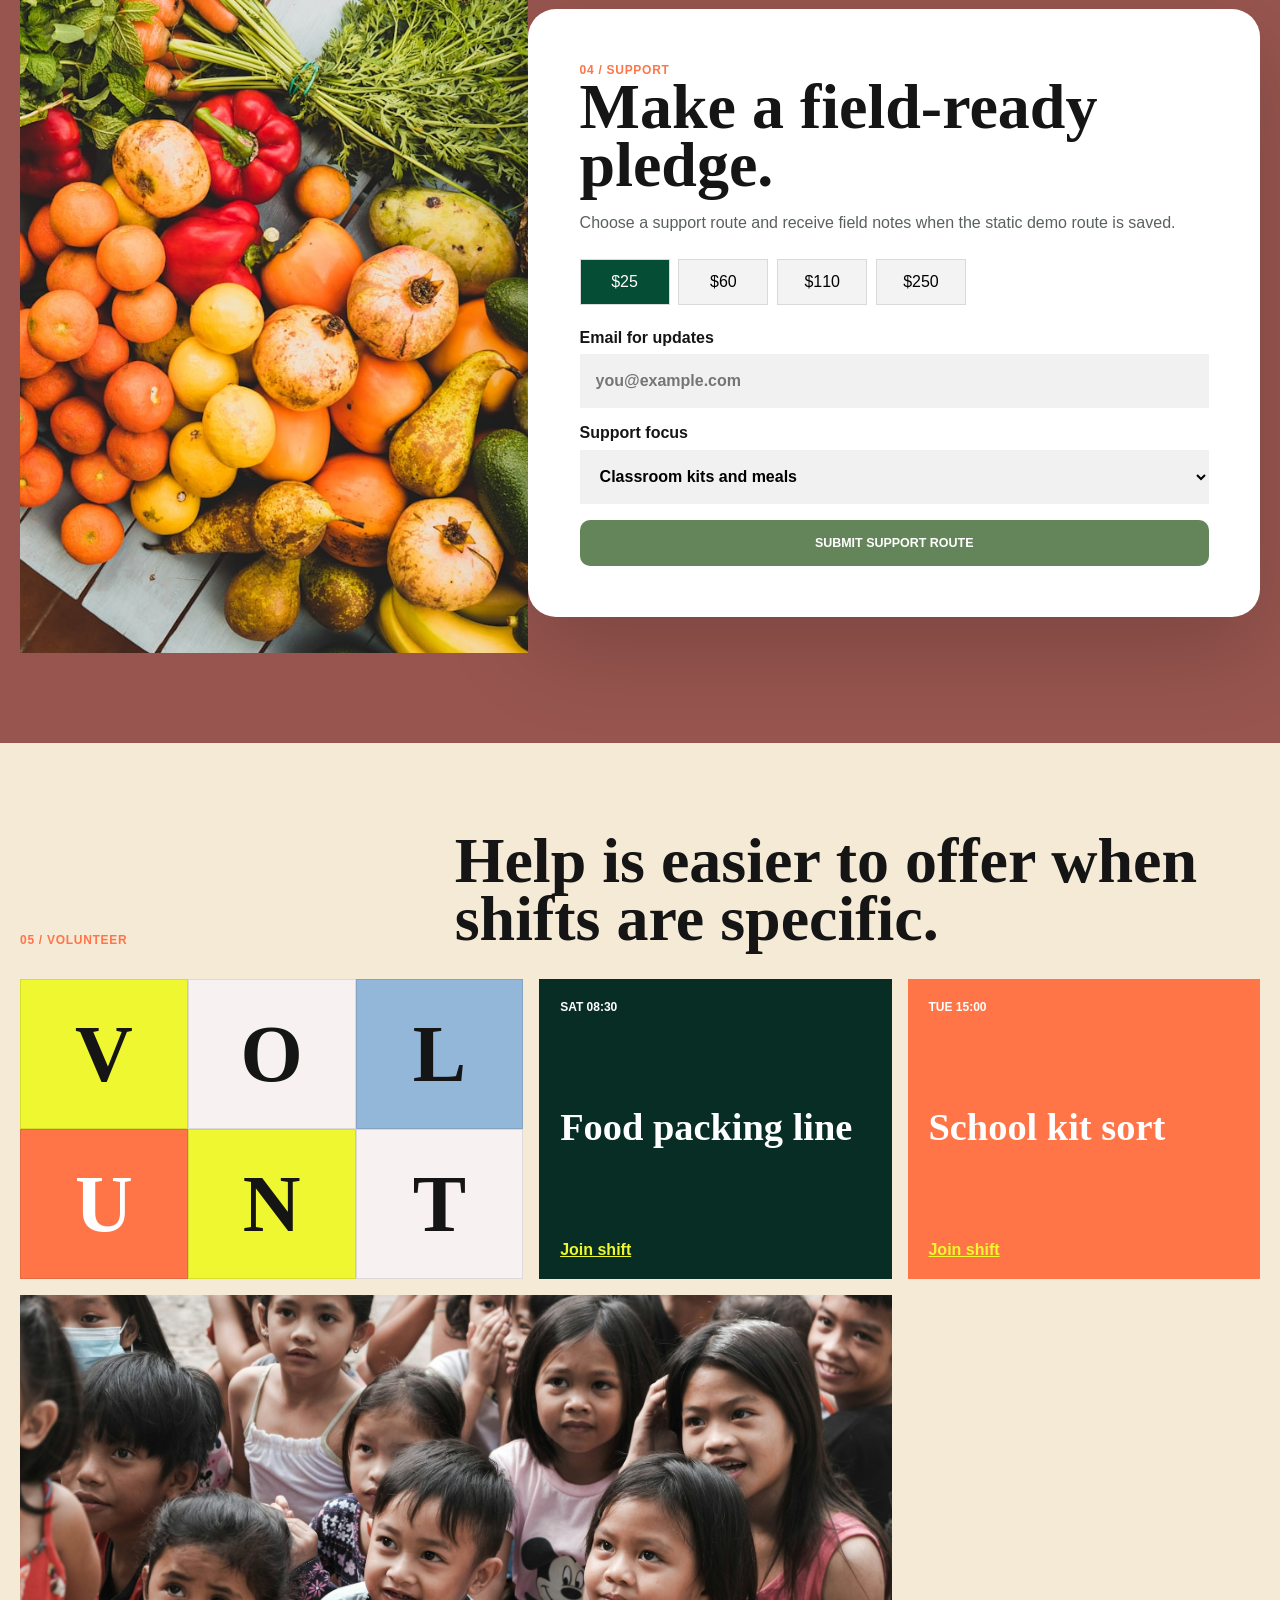
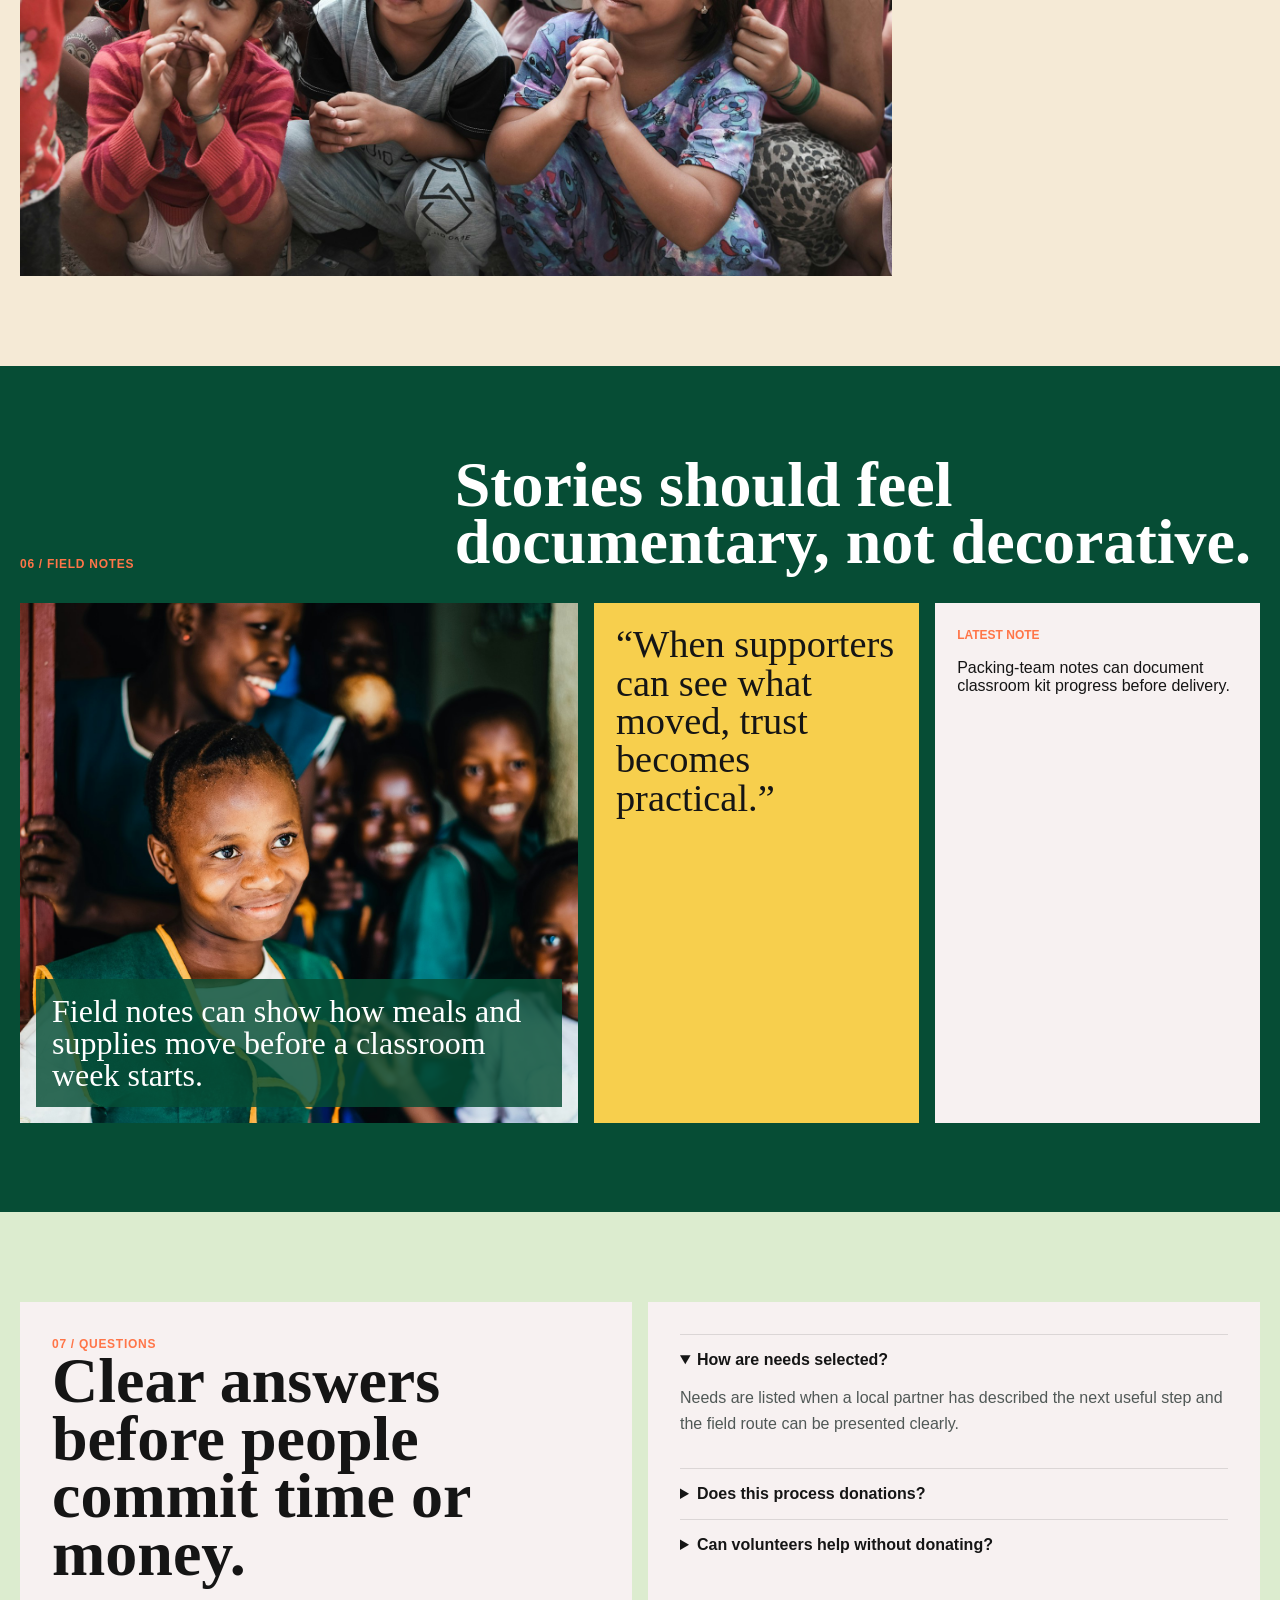
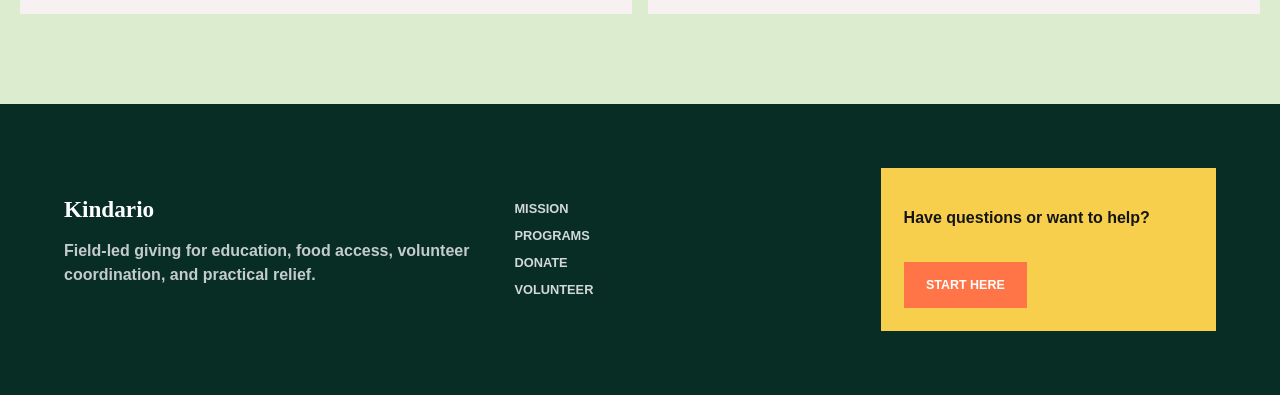
==== commit 00683458: "Update Kindario template sections" ====
--- a/niched-alternative/template/index.html
+++ b/niched-alternative/template/index.html
@@ -68,6 +68,49 @@
     </header>
 
     <main>
+      <section class="learning-grid-section" id="learning-paths" data-main-section="0">
+        <div class="learning-grid" aria-label="Learning support highlights">
+          <article class="learn-card learn-card-photo learn-card-wide">
+            <img src="assets/images/annie-spratt-qMvcuYEPnO0-unsplash.jpg" alt="Student learning online from home">
+            <div class="learn-note">
+              <strong>Learn anytime,<br>anywhere.</strong>
+              <span>Kindario classroom routes</span>
+            </div>
+            <span class="learn-badge">Study kit</span>
+          </article>
+
+          <article class="learn-card learn-card-lime">
+            <div class="teacher-row" aria-label="Teacher support group">
+              <img src="assets/images/annie-spratt-1uWRsg8NM4g-unsplash.jpg" alt="Volunteer teacher">
+              <img src="assets/images/delsie-bohol-IVfORR3ZqH4-unsplash.jpg" alt="Program mentor">
+              <img src="assets/images/premium_photo-1663090106056-bbb60d2be552.jpg" alt="Learning coordinator">
+              <span>40+</span>
+            </div>
+            <h2>Professional Teachers</h2>
+          </article>
+
+          <article class="learn-card learn-card-purple">
+            <h2>Every child deserves the chance to learn</h2>
+            <p>Meals, kits, tutors, and route notes help each classroom week begin prepared.</p>
+          </article>
+
+          <article class="learn-card learn-card-photo learn-card-tall">
+            <img src="assets/images/premium_photo-1661775322183-bf9d38cff431.jpg" alt="Child focused on a beginner math lesson">
+            <div class="course-pill">
+              <div>
+                <strong>Math</strong>
+                <span>For Beginner</span>
+              </div>
+              <a href="#support" aria-label="Support beginner math route">Go</a>
+              <div>
+                <strong>12</strong>
+                <span>Weeks</span>
+              </div>
+            </div>
+          </article>
+        </div>
+      </section>
+
       <section class="mission-grid" id="mission" data-main-section="1">
         <div class="section-title">
           <span>01 / Mission Focus</span>
--- a/niched-alternative/template/assets/css/style.css
+++ b/niched-alternative/template/assets/css/style.css
@@ -258,6 +258,210 @@
   padding: clamp(4rem, 7vw, 7rem) max(1.2rem, calc((100vw - 1240px) / 2));
 }
 
+.learning-grid-section {
+  background: #f7f1f1;
+}
+
+.learning-grid {
+  display: grid;
+  grid-template-columns: minmax(360px, 1.85fr) minmax(240px, 0.78fr) minmax(300px, 1fr);
+  grid-auto-rows: minmax(190px, 1fr);
+  gap: clamp(0.8rem, 1.8vw, 1.35rem);
+  max-width: 1240px;
+  margin: 0 auto;
+}
+
+.learn-card {
+  position: relative;
+  min-height: 190px;
+  overflow: hidden;
+  border-radius: 24px;
+}
+
+.learn-card-wide,
+.learn-card-tall {
+  min-height: 405px;
+}
+
+.learn-card-wide {
+  grid-column: 1;
+  grid-row: span 2;
+}
+
+.learn-card-tall {
+  grid-column: 3;
+  grid-row: 1 / span 2;
+}
+
+.learn-card-lime,
+.learn-card-purple {
+  grid-column: 2;
+}
+
+.learn-card-lime {
+  grid-row: 1;
+}
+
+.learn-card-purple {
+  grid-row: 2;
+}
+
+.learn-card-photo::after {
+  content: "";
+  position: absolute;
+  inset: 0;
+  background: linear-gradient(90deg, rgba(0, 0, 0, 0.22), transparent 54%);
+}
+
+.learn-note {
+  position: absolute;
+  z-index: 1;
+  top: 50%;
+  right: clamp(1rem, 4vw, 4.4rem);
+  width: min(250px, 48%);
+  transform: translateY(-50%);
+  padding: 1.4rem;
+  border-radius: 22px;
+  background: rgba(255, 255, 255, 0.94);
+  text-align: center;
+  box-shadow: 0 18px 40px rgba(0, 0, 0, 0.12);
+}
+
+.learn-note strong {
+  display: block;
+  font-size: clamp(1.25rem, 2.1vw, 1.85rem);
+  line-height: 1.02;
+}
+
+.learn-note span {
+  display: block;
+  margin-top: 0.65rem;
+  color: #464646;
+  font-size: 0.72rem;
+  font-weight: 900;
+}
+
+.learn-badge {
+  position: absolute;
+  z-index: 1;
+  left: clamp(1rem, 7vw, 7.2rem);
+  bottom: 2.6rem;
+  min-width: 72px;
+  min-height: 72px;
+  display: grid;
+  place-items: center;
+  border-radius: 26px;
+  background: var(--lime);
+  color: #194232;
+  font-size: 0.74rem;
+  font-weight: 900;
+  text-align: center;
+  transform: rotate(-8deg);
+}
+
+.learn-card-lime,
+.learn-card-purple {
+  display: flex;
+  flex-direction: column;
+  justify-content: center;
+  padding: clamp(1rem, 2.3vw, 1.8rem);
+}
+
+.learn-card-lime {
+  background: var(--lime);
+}
+
+.teacher-row {
+  display: flex;
+  align-items: center;
+  margin-bottom: 1.2rem;
+}
+
+.teacher-row img,
+.teacher-row span {
+  width: 40px;
+  height: 40px;
+  flex: 0 0 40px;
+  border: 3px solid var(--lime);
+  border-radius: 50%;
+}
+
+.teacher-row img + img,
+.teacher-row span {
+  margin-left: -10px;
+}
+
+.teacher-row span {
+  display: grid;
+  place-items: center;
+  background: #15152e;
+  color: #fff;
+  font-size: 0.8rem;
+  font-weight: 900;
+}
+
+.learn-card h2 {
+  margin: 0;
+  font-size: clamp(1.65rem, 2.6vw, 2.4rem);
+  line-height: 0.96;
+  letter-spacing: 0;
+}
+
+.learn-card-purple {
+  background: #a890ea;
+  color: #121127;
+}
+
+.learn-card-purple p {
+  max-width: 230px;
+  margin: 1rem 0 0;
+  font-weight: 800;
+  line-height: 1.35;
+}
+
+.course-pill {
+  position: absolute;
+  z-index: 1;
+  right: 1.2rem;
+  bottom: 1.2rem;
+  left: 1.2rem;
+  display: grid;
+  grid-template-columns: 1fr auto 0.8fr;
+  gap: 1rem;
+  align-items: center;
+  min-height: 92px;
+  padding: 1rem 1.25rem;
+  border-radius: 22px;
+  background: rgba(255, 255, 255, 0.96);
+  box-shadow: 0 18px 45px rgba(0, 0, 0, 0.2);
+}
+
+.course-pill strong {
+  display: block;
+  font-size: clamp(1.35rem, 2vw, 1.8rem);
+  line-height: 1;
+}
+
+.course-pill span {
+  display: block;
+  margin-top: 0.35rem;
+  color: #313131;
+  font-size: 0.88rem;
+  font-weight: 800;
+}
+
+.course-pill a {
+  display: grid;
+  width: 38px;
+  height: 38px;
+  place-items: center;
+  border-radius: 50%;
+  background: var(--lime);
+  font-size: 0.74rem;
+  font-weight: 900;
+  text-transform: uppercase;
+}
+
 .section-title {
   display: grid;
   grid-template-columns: minmax(200px, 0.5fr) minmax(0, 1fr);
@@ -718,11 +922,27 @@
   }
 
   .hero-collage,
+  .learning-grid,
   .focus-grid,
   .volunteer-grid {
     grid-template-columns: repeat(2, 1fr);
   }
 
+  .learn-card-wide {
+    grid-column: span 2;
+  }
+
+  .learn-card-tall {
+    grid-column: auto;
+    grid-row: span 2;
+  }
+
+  .learn-card-lime,
+  .learn-card-purple {
+    grid-column: auto;
+    grid-row: auto;
+  }
+
   .tile-learning,
   .volunteer-grid figure {
     grid-column: auto;
@@ -731,6 +951,7 @@
   .impact-cards {
     grid-template-columns: repeat(2, 1fr);
   }
+
 }
 
 @media (max-width: 640px) {
@@ -743,10 +964,31 @@
   }
 
   .hero-collage,
+  .learning-grid,
   .focus-grid,
   .impact-cards,
   .volunteer-grid {
     grid-template-columns: 1fr;
+  }
+
+  .learn-card-wide,
+  .learn-card-tall {
+    grid-column: auto;
+    grid-row: auto;
+  }
+
+  .learn-card-wide,
+  .learn-card-tall {
+    min-height: 360px;
+  }
+
+  .learn-note {
+    right: 1rem;
+    width: min(240px, 64%);
+  }
+
+  .course-pill {
+    grid-template-columns: 1fr auto;
   }
 
   .tile-smile,
